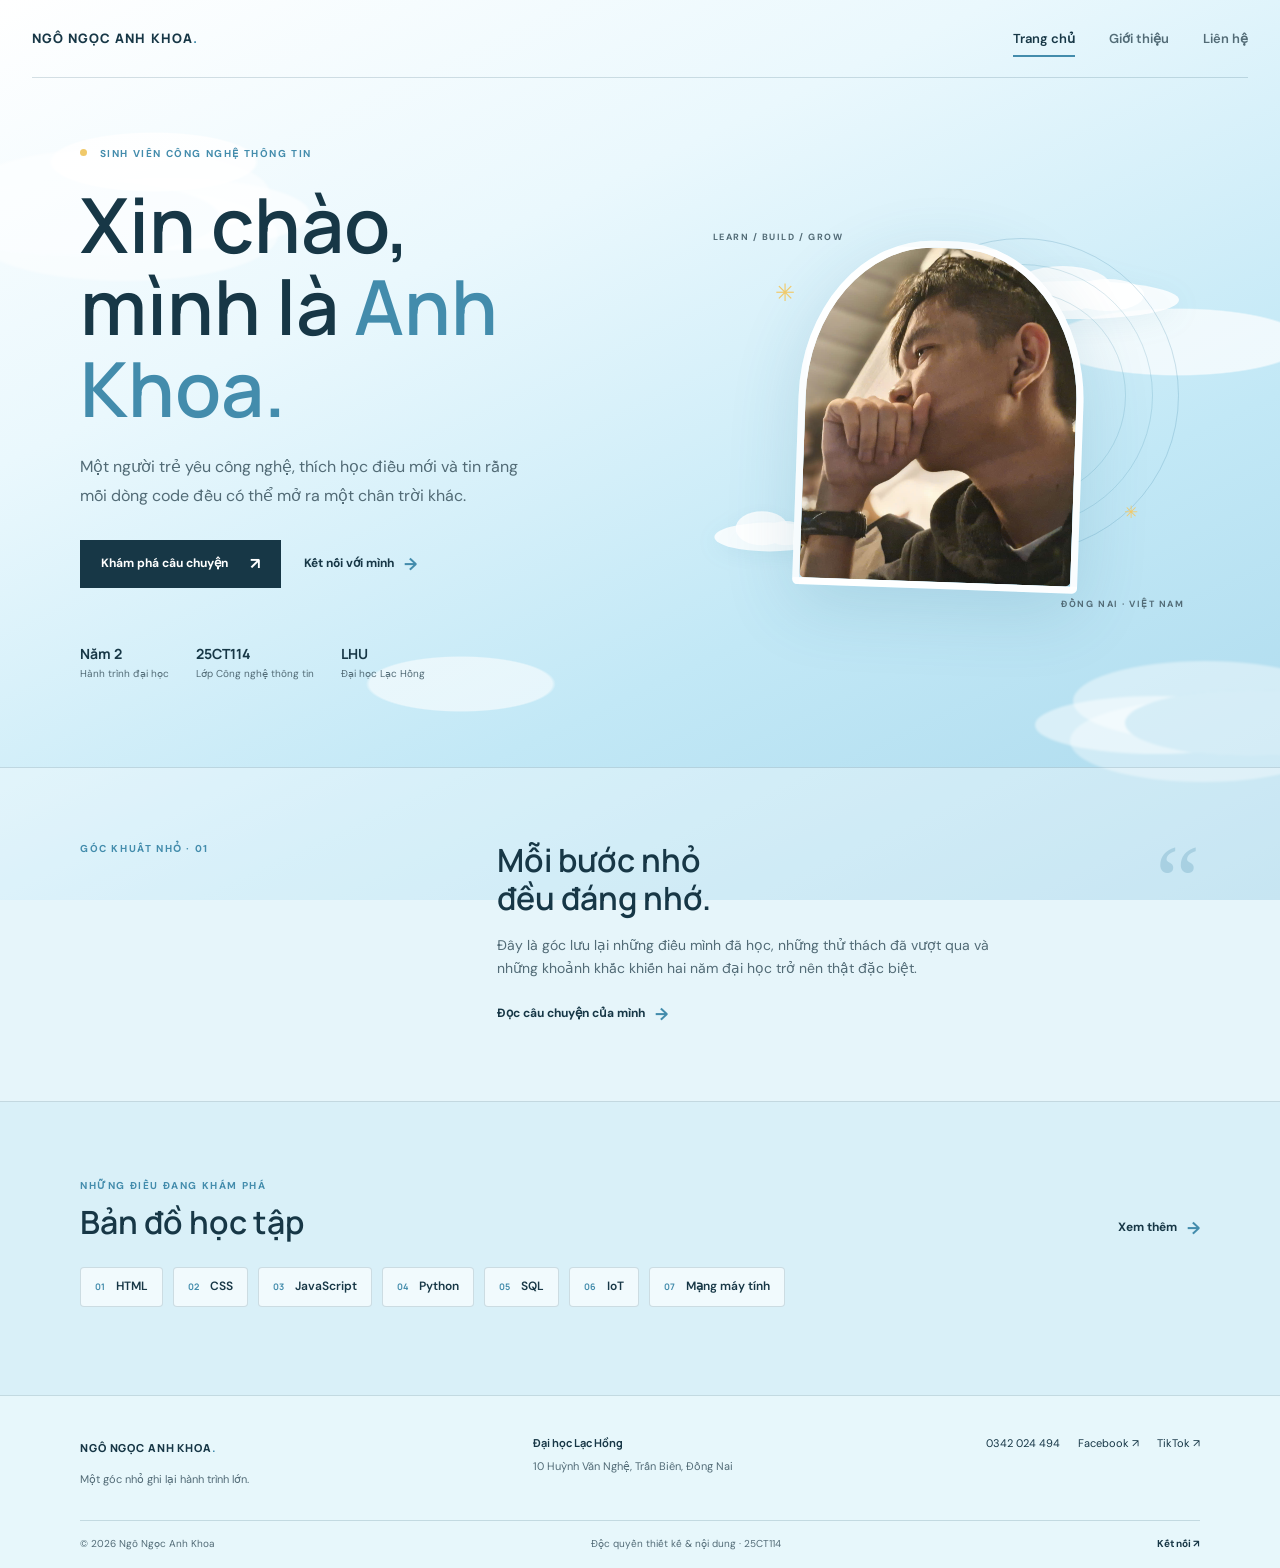
==== trangchuchinh.html @ 81a03b5f "update trang chinh" ====
<!doctype html>
<html lang="vi">

<head>
    <meta charset="utf-8">
    <meta name="viewport" content="width=device-width, initial-scale=1">
    <meta name="theme-color" content="#b8e4f5">
    <meta name="description" content="Góc Khuất Nhỏ - hành trình học tập và những dấu ấn của Ngô Ngọc Anh Khoa.">
    <title>Ngô Ngọc Anh Khoa | Góc Khuất Nhỏ</title>
    <link rel="preconnect" href="https://fonts.googleapis.com">
    <link rel="preconnect" href="https://fonts.gstatic.com" crossorigin>
    <link
        href="https://fonts.googleapis.com/css2?family=DM+Sans:wght@400;500;600;700&family=Manrope:wght@400;500;600;700;800&display=swap"
        rel="stylesheet">
    <style>
        :root {
            color-scheme: light;
            --sky: #b8e4f5;
            --blue: #438cac;
            --deep: #173746;
            --muted: #526b76;
            --line: rgba(37, 86, 107, .18);
            --yellow: #f0c96a;
            --display: 'Manrope', 'Trebuchet MS', sans-serif;
            --body: 'DM Sans', 'Segoe UI', sans-serif;
        }

        * {
            box-sizing: border-box;
        }

        html {
            scroll-behavior: smooth;
            scroll-padding-top: 24px;
        }

        body {
            min-width: 320px;
            margin: 0;
            color: var(--deep);
            background-color: #d9f0f8;
            background-image:
                radial-gradient(ellipse 210px 60px at 12% 18%, rgba(255, 255, 255, .86) 0 48%, transparent 50%),
                radial-gradient(ellipse 260px 68px at 92% 38%, rgba(255, 255, 255, .72) 0 48%, transparent 50%),
                radial-gradient(ellipse 190px 56px at 36% 76%, rgba(255, 255, 255, .58) 0 48%, transparent 50%),
                linear-gradient(155deg, #fff 0%, #eaf8fd 31%, #c2e8f6 66%, #a9d8ec 100%);
            background-attachment: fixed;
            font-family: var(--body);
            line-height: 1.65;
            overflow-x: hidden;
        }

        body::before,
        body::after {
            position: fixed;
            z-index: -1;
            pointer-events: none;
            content: '';
            filter: blur(1px);
        }

        body::before {
            top: 20%;
            left: -70px;
            width: 290px;
            height: 76px;
            border-radius: 50%;
            background: rgba(255, 255, 255, .58);
            box-shadow: 42px -24px 0 8px rgba(255, 255, 255, .54), 92px -4px 0 -2px rgba(255, 255, 255, .6), 50px 17px 0 8px rgba(255, 255, 255, .47);
            animation: cloud-drift 28s ease-in-out infinite alternate;
        }

        body::after {
            right: -95px;
            bottom: 16%;
            width: 250px;
            height: 66px;
            border-radius: 50%;
            background: rgba(255, 255, 255, .45);
            box-shadow: -45px -22px 0 7px rgba(255, 255, 255, .43), -94px 2px 0 -4px rgba(255, 255, 255, .48), -47px 18px 0 8px rgba(255, 255, 255, .38);
            animation: cloud-drift 34s ease-in-out infinite alternate-reverse;
        }

        a {
            color: inherit;
            text-decoration: none;
        }

        button {
            font: inherit;
        }

        h1,
        h2,
        h3,
        p {
            margin-top: 0;
        }

        h1,
        h2,
        h3 {
            font-family: var(--display);
        }

        .page-width {
            width: min(1120px, calc(100% - 64px));
            margin-inline: auto;
        }

        .page-view[hidden] {
            display: none !important;
        }

        .site-header {
            position: relative;
            z-index: 10;
            display: flex;
            min-height: 78px;
            align-items: center;
            justify-content: space-between;
            width: min(1240px, calc(100% - 64px));
            margin-inline: auto;
            border-bottom: 1px solid var(--line);
        }

        .wordmark {
            font: 800 13px/1 var(--display);
            letter-spacing: .08em;
        }

        .wordmark-dot {
            color: var(--blue);
        }

        .main-menu {
            display: flex;
            gap: 34px;
            align-items: center;
        }

        .menu-link {
            position: relative;
            padding-block: 26px;
            color: var(--muted);
            font-size: 13px;
            font-weight: 600;
            transition: color .2s ease;
        }

        .menu-link::after {
            position: absolute;
            right: 0;
            bottom: 18px;
            left: 0;
            height: 2px;
            background: var(--blue);
            content: '';
            transform: scaleX(0);
            transform-origin: left;
            transition: transform .2s ease;
        }

        .menu-link:hover,
        .menu-link.is-active {
            color: var(--deep);
        }

        .menu-link:hover::after,
        .menu-link.is-active::after {
            transform: scaleX(1);
        }

        .menu-toggle {
            display: none;
        }

        .home-hero {
            display: grid;
            min-height: 610px;
            grid-template-columns: 1fr .92fr;
            gap: 38px;
            align-items: center;
            padding-block: 68px 84px;
        }

        .eyebrow {
            margin: 0 0 20px;
            color: var(--blue);
            font-size: 10px;
            font-weight: 700;
            letter-spacing: .16em;
        }

        .eyebrow-mark {
            display: inline-block;
            width: 7px;
            height: 7px;
            margin-right: 9px;
            border-radius: 50%;
            background: var(--yellow);
            vertical-align: 1px;
        }

        .hero-copy h1,
        .page-hero h1 {
            margin-bottom: 24px;
            font-size: clamp(44px, 6vw, 76px);
            font-weight: 600;
            letter-spacing: 0;
            line-height: 1.08;
        }

        .name-highlight {
            color: var(--blue);
        }

        .hero-intro,
        .page-hero-lead {
            max-width: 455px;
            margin-bottom: 30px;
            color: var(--muted);
            font-size: 16px;
            line-height: 1.8;
        }

        .hero-actions {
            display: flex;
            flex-wrap: wrap;
            align-items: center;
            gap: 23px;
        }

        .button {
            display: inline-flex;
            min-height: 48px;
            align-items: center;
            justify-content: center;
            gap: 22px;
            padding: 0 20px;
            border: 1px solid transparent;
            font-size: 12px;
            font-weight: 700;
            transition: transform .2s ease, background .2s ease;
        }

        .button:hover {
            transform: translateY(-2px);
        }

        .button-primary {
            color: #fff;
            background: var(--deep);
        }

        .button-primary:hover {
            background: var(--blue);
        }

        .button-primary span {
            font-size: 16px;
        }

        .text-link {
            display: inline-flex;
            align-items: center;
            gap: 10px;
            color: var(--deep);
            font-size: 12px;
            font-weight: 700;
        }

        .text-link span {
            color: var(--blue);
            font-size: 17px;
            transition: transform .2s ease;
        }

        .text-link:hover span {
            transform: translateX(4px);
        }

        .hero-facts {
            display: flex;
            gap: 27px;
            margin-top: 56px;
        }

        .hero-facts div {
            display: grid;
            gap: 3px;
        }

        .hero-facts strong {
            font: 700 14px var(--display);
        }

        .hero-facts span {
            color: var(--muted);
            font-size: 10px;
        }

        .hero-art {
            position: relative;
            display: grid;
            min-height: 430px;
            place-items: center;
            isolation: isolate;
        }

        .sun-orbit {
            position: absolute;
            top: 9%;
            right: 4%;
            width: 315px;
            aspect-ratio: 1;
            border: 1px solid rgba(67, 140, 172, .24);
            border-radius: 50%;
        }

        .sun-orbit::before,
        .sun-orbit::after {
            position: absolute;
            border: 1px solid rgba(67, 140, 172, .2);
            border-radius: 50%;
            content: '';
        }

        .sun-orbit::before {
            inset: 25px;
        }

        .sun-orbit::after {
            inset: 52px;
        }

        .cloud {
            position: absolute;
            z-index: -1;
            height: 38px;
            border-radius: 50%;
            background: rgba(255, 255, 255, .82);
            filter: drop-shadow(0 7px 14px rgba(57, 125, 151, .08));
        }

        .cloud::before,
        .cloud::after {
            position: absolute;
            bottom: 8px;
            border-radius: 50%;
            background: inherit;
            content: '';
        }

        .cloud::before {
            left: 19%;
            width: 48%;
            height: 45px;
        }

        .cloud::after {
            right: 17%;
            width: 36%;
            height: 32px;
        }

        .cloud-large {
            top: 19%;
            right: 4%;
            width: 205px;
        }

        .cloud-small {
            bottom: 17%;
            left: 3%;
            width: 145px;
            transform: scale(.76);
        }

        .portrait-placeholder {
            position: relative;
            display: flex;
            width: min(285px, 74%);
            aspect-ratio: .82;
            flex-direction: column;
            align-items: center;
            justify-content: center;
            overflow: hidden;
            border: 7px solid rgba(255, 255, 255, .9);
            border-radius: 46% 46% 5px 5px;
            background: linear-gradient(150deg, #fff 3%, #e1f5fc 44%, #9bd1e8 100%);
            box-shadow: 0 20px 70px rgba(39, 105, 134, .16);
            transform: rotate(2deg);
        }

        .portrait-image {
            position: absolute;
            inset: 0;
            width: 100%;
            height: 100%;
            border-radius: inherit;
            object-fit: cover;
            object-position: center 38%;
        }

        .orbit-label {
            position: absolute;
            color: var(--muted);
            font-size: 9px;
            font-weight: 700;
            letter-spacing: .17em;
        }

        .label-top {
            top: 7%;
            left: 6%;
        }

        .label-bottom {
            right: 3%;
            bottom: 4%;
        }

        .sparkle {
            position: absolute;
            color: var(--yellow);
        }

        .sparkle-one {
            top: 17%;
            left: 18%;
            font-size: 24px;
            animation: twinkle 3s ease-in-out infinite;
        }

        .sparkle-two {
            right: 12%;
            bottom: 24%;
            font-size: 17px;
            animation: twinkle 3s 1s ease-in-out infinite;
        }

        .intro-band,
        .skills-section,
        .achievement-section {
            border-block: 1px solid var(--line);
            background: rgba(255, 255, 255, .35);
        }

        .intro-band-inner {
            position: relative;
            display: grid;
            grid-template-columns: .8fr 1.1fr .3fr;
            gap: 35px;
            align-items: start;
            padding-block: 73px;
        }

        .intro-band h2,
        .section-heading h2,
        .about-copy h2,
        .achievement-copy h2,
        .contact-details h2 {
            margin-bottom: 16px;
            font-size: 32px;
            font-weight: 600;
            line-height: 1.2;
        }

        .intro-band-inner>div:nth-child(2) p {
            max-width: 510px;
            margin-bottom: 19px;
            color: var(--muted);
            font-size: 14px;
        }

        .quote-mark {
            justify-self: end;
            color: rgba(67, 140, 172, .25);
            font: 100px/.8 Georgia, serif;
        }

        .learning-section {
            padding-block: 76px 88px;
        }

        .section-heading {
            display: flex;
            align-items: end;
            justify-content: space-between;
            gap: 20px;
            margin-bottom: 25px;
        }

        .section-heading .eyebrow {
            margin-bottom: 9px;
        }

        .section-heading h2 {
            margin: 0;
        }

        .skill-cloud {
            display: flex;
            flex-wrap: wrap;
            gap: 10px;
        }

        .skill-chip {
            display: inline-flex;
            min-height: 40px;
            align-items: center;
            gap: 11px;
            padding: 0 14px;
            border: 1px solid var(--line);
            border-radius: 4px;
            background: rgba(255, 255, 255, .63);
            color: var(--deep);
            font-size: 12px;
            font-weight: 600;
            transition: transform .2s ease, background .2s ease;
        }

        .skill-chip:hover {
            background: #fff;
            transform: translateY(-3px);
        }

        .skill-chip span {
            color: var(--blue);
            font: 700 9px var(--display);
        }

        .site-footer {
            border-top: 1px solid var(--line);
            background: rgba(237, 249, 253, .7);
        }

        .footer-main {
            display: grid;
            grid-template-columns: 1fr 1fr auto;
            gap: 35px;
            padding-block: 38px 32px;
        }

        .footer-wordmark {
            font-size: 11px;
        }

        .footer-note {
            margin: 10px 0 0;
            color: var(--muted);
            font-size: 11px;
        }

        .footer-school,
        .footer-social {
            display: grid;
            align-content: start;
            gap: 5px;
            font-size: 11px;
        }

        .footer-school strong {
            font-family: var(--display);
        }

        .footer-school span {
            color: var(--muted);
        }

        .footer-social {
            grid-template-columns: repeat(3, auto);
            gap: 18px;
        }

        .footer-social a:hover,
        .footer-bottom a:hover {
            color: var(--blue);
        }

        .footer-bottom {
            display: flex;
            min-height: 48px;
            align-items: center;
            justify-content: space-between;
            gap: 16px;
            border-top: 1px solid var(--line);
            color: var(--muted);
            font-size: 10px;
        }

        .footer-bottom a {
            color: var(--deep);
            font-weight: 700;
        }

        .page-hero {
            position: relative;
            padding-block: 90px 75px;
            border-bottom: 1px solid var(--line);
        }

        .page-hero h1 {
            max-width: 750px;
            margin-bottom: 20px;
        }

        .page-hero-lead {
            max-width: 550px;
            margin: 0;
        }

        .page-index {
            position: absolute;
            right: 0;
            bottom: 70px;
            color: rgba(67, 140, 172, .3);
            font: 800 35px/.92 var(--display);
            text-align: right;
        }

        .about-layout {
            display: grid;
            grid-template-columns: 1fr 350px;
            gap: 100px;
            align-items: start;
            padding-block: 78px 90px;
        }

        .about-copy h2 {
            margin-bottom: 22px;
            font-size: 40px;
        }

        .about-copy>p:not(.eyebrow) {
            max-width: 610px;
            color: var(--muted);
            font-size: 14px;
            line-height: 1.9;
        }

        .quote-card {
            position: relative;
            max-width: 580px;
            margin-top: 33px;
            padding: 23px 26px 22px 57px;
            border-left: 2px solid var(--blue);
            background: rgba(255, 255, 255, .48);
        }

        .quote-card>span {
            position: absolute;
            top: 8px;
            left: 17px;
            color: var(--blue);
            font: 43px/1 Georgia, serif;
        }

        .quote-card blockquote {
            margin: 0;
            color: var(--deep);
            font: 600 14px/1.8 var(--display);
        }

        .student-card {
            padding: 19px;
            border: 1px solid var(--line);
            background: rgba(255, 255, 255, .66);
        }

        .student-card-top {
            display: flex;
            align-items: center;
            justify-content: space-between;
            gap: 8px;
            margin-bottom: 14px;
            color: var(--muted);
            font-size: 8px;
            font-weight: 700;
            letter-spacing: .12em;
        }

        .status-dot {
            display: inline-flex;
            align-items: center;
            gap: 6px;
            color: #36785f;
        }

        .status-dot::before,
        .status-inline {
            width: 6px;
            height: 6px;
            border-radius: 50%;
            background: #65aa7d;
        }

        .portrait-compact {
            width: 100%;
            aspect-ratio: 1.25;
            border-width: 4px;
            border-radius: 3px;
            transform: none;
        }

        .student-card h3 {
            margin: 17px 0 2px;
            font-size: 18px;
        }

        .student-major {
            margin-bottom: 17px;
            color: var(--muted);
            font-size: 11px;
        }

        .student-details {
            display: grid;
            gap: 9px;
            margin: 0;
            padding-top: 14px;
            border-top: 1px solid var(--line);
        }

        .student-details div {
            display: flex;
            justify-content: space-between;
            gap: 12px;
            font-size: 10px;
        }

        .student-details dt {
            color: var(--muted);
        }

        .student-details dd {
            margin: 0;
            font-weight: 700;
            text-align: right;
        }

        .skills-inner {
            padding-block: 61px 70px;
        }

        .section-aside {
            color: var(--muted);
            font-size: 11px;
        }

        .skill-cloud-about {
            max-width: 810px;
        }

        .journey-section {
            padding-block: 72px 83px;
        }

        .journey-list {
            border-top: 1px solid var(--line);
        }

        .journey-item {
            display: grid;
            grid-template-columns: 65px 1fr auto;
            gap: 18px;
            align-items: start;
            padding-block: 23px;
            border-bottom: 1px solid var(--line);
        }

        .journey-number {
            color: var(--blue);
            font: 700 12px var(--display);
        }

        .journey-item h3 {
            margin: 0 0 5px;
            font-size: 15px;
        }

        .journey-item p {
            max-width: 610px;
            margin: 0;
            color: var(--muted);
            font-size: 12px;
        }

        .journey-tag {
            padding: 4px 8px;
            border: 1px solid var(--line);
            color: var(--muted);
            font-size: 8px;
            font-weight: 700;
            letter-spacing: .1em;
        }

        .achievement-section {
            background: rgba(255, 255, 255, .45);
        }

        .achievement-inner {
            display: grid;
            grid-template-columns: .9fr 1fr;
            gap: 80px;
            align-items: center;
            padding-block: 74px;
        }

        .achievement-copy h2 {
            margin-bottom: 18px;
            font-size: 38px;
        }

        .achievement-copy>p:last-child {
            max-width: 410px;
            margin-bottom: 0;
            color: var(--muted);
            font-size: 13px;
        }

        .achievement-display {
            width: min(100%, 490px);
            justify-self: end;
            text-align: center;
        }

        .certificate-image {
            display: block;
            width: 100%;
            height: auto;
            border: 1px solid rgba(67, 140, 172, .4);
            border-radius: 4px;
            box-shadow: 0 16px 38px rgba(43, 106, 132, .1);
        }

        .achievement-note {
            margin: 13px 0 0;
            color: var(--muted);
            font-size: 10px;
        }

        .future-note {
            display: flex;
            align-items: center;
            justify-content: space-between;
            gap: 25px;
            padding-block: 55px;
        }

        .future-note .eyebrow {
            margin: 0;
        }

        .future-note>p:not(.eyebrow) {
            max-width: 560px;
            margin: 0;
            font: 600 15px/1.7 var(--display);
        }

        .contact-hero {
            padding-block: 77px 66px;
        }

        .contact-layout {
            display: grid;
            grid-template-columns: 1fr 380px;
            gap: 105px;
            align-items: start;
            padding-block: 64px 82px;
        }

        .contact-details h2 {
            margin-bottom: 25px;
            font-size: 38px;
        }

        .contact-table {
            border-top: 1px solid var(--line);
        }

        .contact-row {
            display: grid;
            grid-template-columns: 140px 1fr;
            gap: 15px;
            padding-block: 12px;
            border-bottom: 1px solid var(--line);
            font-size: 12px;
        }

        .contact-row>span {
            color: var(--muted);
        }

        .contact-row strong {
            font-weight: 700;
        }

        .contact-row small {
            color: var(--muted);
            font-size: 10px;
            font-weight: 500;
        }

        .contact-row strong a:hover {
            color: var(--blue);
        }

        .status-inline {
            display: inline-block;
            margin-right: 8px;
            vertical-align: 1px;
        }

        .contact-socials {
            display: grid;
            grid-template-columns: 1fr 1fr;
            gap: 10px;
            margin-top: 17px;
        }

        .contact-socials>a {
            display: grid;
            min-height: 58px;
            grid-template-columns: 27px 1fr auto;
            gap: 8px;
            align-items: center;
            padding: 8px 11px;
            border: 1px solid var(--line);
            background: rgba(255, 255, 255, .5);
        }

        .contact-socials>a>span:first-child {
            display: grid;
            width: 25px;
            aspect-ratio: 1;
            place-items: center;
            border-radius: 50%;
            background: var(--deep);
            color: white;
            font: 700 13px var(--display);
        }

        .contact-socials>a>span:nth-child(2) {
            font-size: 11px;
            font-weight: 700;
        }

        .contact-socials small {
            display: block;
            color: var(--muted);
            font-size: 8px;
            font-weight: 400;
        }

        .contact-socials b {
            color: var(--blue);
            font-size: 12px;
        }

        .contact-aside {
            padding-top: 1px;
        }

        .contact-photo {
            position: relative;
            display: flex;
            min-height: 300px;
            flex-direction: column;
            align-items: center;
            justify-content: center;
            overflow: hidden;
            border-radius: 4px;
            background: linear-gradient(160deg, rgba(255, 255, 255, .96), rgba(192, 229, 243, .82) 58%, rgba(123, 185, 210, .7));
        }

        .contact-portrait {
            position: absolute;
            inset: 0;
            width: 100%;
            height: 100%;
            border-radius: inherit;
            object-fit: cover;
            object-position: center 32%;
        }

        .location-block {
            display: grid;
            grid-template-columns: 30px 1fr;
            gap: 12px;
            padding-top: 22px;
        }

        .location-icon {
            display: grid;
            width: 27px;
            aspect-ratio: 1;
            place-items: center;
            border: 1px solid var(--line);
            border-radius: 50%;
            color: var(--blue);
            font-size: 18px;
        }

        .location-block div {
            display: grid;
            gap: 2px;
        }

        .location-block div>span {
            color: var(--blue);
            font-size: 8px;
            font-weight: 700;
            letter-spacing: .14em;
        }

        .location-block strong {
            font: 700 13px var(--display);
        }

        .location-block p {
            margin: 0;
            color: var(--muted);
            font-size: 10px;
        }

        .location-hometown {
            margin-top: 17px;
            padding-top: 17px;
            border-top: 1px solid var(--line);
        }

        .contact-bottom {
            display: flex;
            align-items: center;
            justify-content: space-between;
            gap: 20px;
            padding-block: 28px 60px;
            border-top: 1px solid var(--line);
        }

        .contact-bottom p {
            margin: 0;
            font: 600 15px var(--display);
        }

        .reveal {
            opacity: 0;
            transform: translateY(16px);
            transition: opacity .7s ease, transform .7s cubic-bezier(.2, .7, .2, 1);
        }

        .reveal.is-visible {
            opacity: 1;
            transform: translateY(0);
        }

        .home-hero .reveal:nth-child(2) {
            transition-delay: .12s;
        }

        @keyframes cloud-drift {
            from {
                transform: translateX(-12px);
            }

            to {
                transform: translateX(24px);
            }
        }

        @keyframes twinkle {

            0%,
            100% {
                opacity: .55;
                transform: scale(.85) rotate(0);
            }

            50% {
                opacity: 1;
                transform: scale(1.1) rotate(14deg);
            }
        }

        @media (prefers-reduced-motion: reduce) {

            *,
            *::before,
            *::after {
                scroll-behavior: auto !important;
                animation-duration: .01ms !important;
                animation-iteration-count: 1 !important;
                transition-duration: .01ms !important;
            }

            .reveal {
                opacity: 1;
                transform: none;
            }
        }

        @media (max-width: 800px) {

            .page-width,
            .site-header {
                width: min(100% - 40px, 600px);
            }

            .home-hero {
                min-height: auto;
                grid-template-columns: 1fr;
                gap: 10px;
                padding-block: 75px 56px;
            }

            .hero-copy h1,
            .page-hero h1 {
                font-size: clamp(45px, 10vw, 68px);
            }

            .hero-art {
                min-height: 370px;
            }

            .sun-orbit {
                right: 13%;
                width: 270px;
            }

            .portrait-placeholder {
                width: 235px;
            }

            .intro-band-inner {
                grid-template-columns: 1fr 1.5fr;
                gap: 20px;
                padding-block: 53px;
            }

            .quote-mark {
                display: none;
            }

            .about-layout {
                grid-template-columns: 1fr 300px;
                gap: 35px;
            }

            .achievement-inner {
                gap: 35px;
            }

            .contact-layout {
                grid-template-columns: 1fr 310px;
                gap: 35px;
            }

            .contact-row {
                grid-template-columns: 110px 1fr;
            }

            .footer-main {
                grid-template-columns: 1fr 1fr;
            }

            .footer-social {
                grid-column: 1 / -1;
            }
        }

        @media (max-width: 600px) {

            .page-width,
            .site-header {
                width: calc(100% - 36px);
            }

            .site-header {
                min-height: 68px;
            }

            .wordmark {
                font-size: 11px;
            }

            .menu-toggle {
                display: flex;
                width: 40px;
                height: 40px;
                flex-direction: column;
                align-items: center;
                justify-content: center;
                gap: 5px;
                border: 1px solid var(--line);
                background: rgba(255, 255, 255, .55);
                cursor: pointer;
            }

            .menu-toggle span {
                width: 16px;
                height: 1px;
                background: var(--deep);
                transition: transform .2s ease;
            }

            .menu-toggle[aria-expanded="true"] span:first-child {
                transform: translateY(3px) rotate(45deg);
            }

            .menu-toggle[aria-expanded="true"] span:last-child {
                transform: translateY(-3px) rotate(-45deg);
            }

            .main-menu {
                position: absolute;
                top: calc(100% + 1px);
                right: -18px;
                left: -18px;
                display: none;
                flex-direction: column;
                align-items: stretch;
                gap: 0;
                padding: 8px 18px 14px;
                border-bottom: 1px solid var(--line);
                background: rgba(245, 251, 254, .97);
            }

            .main-menu.is-open {
                display: flex;
            }

            .menu-link {
                padding: 12px 4px;
            }

            .menu-link::after {
                right: auto;
                bottom: 7px;
                width: 36px;
            }

            .home-hero {
                padding-top: 58px;
            }

            .hero-copy h1,
            .page-hero h1 {
                font-size: clamp(43px, 13vw, 60px);
            }

            .hero-intro,
            .page-hero-lead {
                font-size: 14px;
            }

            .hero-actions {
                gap: 16px;
            }

            .button {
                min-height: 44px;
                padding-inline: 14px;
                font-size: 10px;
            }

            .hero-facts {
                gap: 17px;
                margin-top: 38px;
            }

            .hero-facts strong {
                font-size: 12px;
            }

            .hero-facts span {
                max-width: 90px;
                font-size: 9px;
            }

            .hero-art {
                min-height: 330px;
            }

            .sun-orbit {
                right: 3%;
                width: 238px;
            }

            .portrait-placeholder {
                width: 205px;
            }

            .orbit-label {
                font-size: 7px;
            }

            .label-top {
                left: 0;
            }

            .intro-band-inner {
                grid-template-columns: 1fr;
                gap: 8px;
                padding-block: 43px;
            }

            .intro-band h2,
            .section-heading h2 {
                font-size: 27px;
            }

            .learning-section {
                padding-block: 52px 60px;
            }

            .section-heading {
                align-items: start;
            }

            .section-heading>.text-link {
                margin-top: 18px;
                white-space: nowrap;
            }

            .skill-chip {
                min-height: 37px;
                padding-inline: 10px;
                font-size: 10px;
            }

            .footer-main {
                grid-template-columns: 1fr;
                gap: 22px;
                padding-block: 29px 25px;
            }

            .footer-social {
                grid-column: auto;
                grid-template-columns: repeat(3, auto);
                justify-content: start;
                gap: 16px;
            }

            .footer-bottom {
                min-height: 62px;
                flex-wrap: wrap;
                justify-content: space-between;
                gap: 4px 12px;
                padding-block: 10px;
                font-size: 9px;
            }

            .footer-bottom>span:nth-child(2) {
                order: 1;
                width: 100%;
            }

            .page-hero {
                padding-block: 62px 49px;
            }

            .page-index {
                right: 0;
                bottom: 40px;
                font-size: 25px;
            }

            .page-hero-lead {
                max-width: calc(100% - 68px);
            }

            .about-layout {
                grid-template-columns: 1fr;
                gap: 38px;
                padding-block: 54px 60px;
            }

            .about-copy h2,
            .achievement-copy h2 {
                font-size: 34px;
            }

            .student-card {
                max-width: 390px;
            }

            .skills-inner,
            .journey-section {
                padding-block: 50px;
            }

            .section-aside {
                max-width: 130px;
                text-align: right;
            }

            .journey-item {
                grid-template-columns: 30px 1fr;
                gap: 10px;
            }

            .journey-tag {
                grid-column: 2;
                justify-self: start;
            }

            .achievement-inner {
                grid-template-columns: 1fr;
                gap: 30px;
                padding-block: 52px;
            }

            .achievement-display {
                width: 100%;
                justify-self: stretch;
            }

            .future-note {
                flex-wrap: wrap;
                padding-block: 36px;
            }

            .future-note .eyebrow {
                width: 100%;
            }

            .future-note>p:not(.eyebrow) {
                font-size: 13px;
            }

            .contact-layout {
                grid-template-columns: 1fr;
                gap: 36px;
                padding-block: 48px 57px;
            }

            .contact-aside {
                grid-row: 1;
            }

            .contact-photo {
                min-height: 245px;
            }

            .contact-details h2 {
                font-size: 33px;
            }

            .contact-row {
                grid-template-columns: 115px 1fr;
                font-size: 11px;
            }

            .contact-socials {
                gap: 7px;
            }

            .contact-socials>a {
                grid-template-columns: 24px 1fr auto;
                padding-inline: 7px;
            }

            .contact-socials>a>span:first-child {
                width: 22px;
            }

            .contact-bottom {
                align-items: start;
                flex-direction: column;
                padding-block: 22px 44px;
            }
        }
    </style>
</head>

<body>
    <header class="site-header">
        <a class="wordmark" href="#home" aria-label="Ngô Ngọc Anh Khoa - về đầu trang">NGÔ NGỌC ANH KHOA<span
                class="wordmark-dot">.</span></a>
        <button class="menu-toggle" type="button" aria-expanded="false" aria-controls="main-menu"
            aria-label="Mở menu"><span></span><span></span></button>
        <nav class="main-menu" id="main-menu" aria-label="Điều hướng chính">
            <a class="menu-link is-active" href="#home" aria-current="page">Trang chủ</a>
            <a class="menu-link" href="#about">Giới thiệu</a>
            <a class="menu-link" href="#contact">Liên hệ</a>
        </nav>
    </header>
    <main>
        <div class="page-view" data-page-view="home">
        <section class="home-hero page-width" id="home">
            <div class="hero-copy reveal">
                <p class="eyebrow"><span class="eyebrow-mark"></span> SINH VIÊN CÔNG NGHỆ THÔNG TIN</p>
                <h1>Xin chào,<br>mình là <span class="name-highlight">Anh Khoa.</span></h1>
                <p class="hero-intro">Một người trẻ yêu công nghệ, thích học điều mới và tin rằng mỗi dòng code đều có
                    thể mở ra một chân trời khác.</p>
                <div class="hero-actions">
                    <a class="button button-primary" href="#about">Khám phá câu chuyện <span
                            aria-hidden="true">↗</span></a>
                    <a class="text-link" href="#contact">Kết nối với mình <span aria-hidden="true">→</span></a>
                </div>
                <div class="hero-facts" aria-label="Thông tin sinh viên">
                    <div><strong>Năm 2</strong><span>Hành trình đại học</span></div>
                    <div><strong>25CT114</strong><span>Lớp Công nghệ thông tin</span></div>
                    <div><strong>LHU</strong><span>Đại học Lạc Hồng</span></div>
                </div>
            </div>
            <div class="hero-art reveal" aria-label="Minh họa bầu trời và hành trình học tập">
                <div class="sun-orbit"></div>
                <div class="cloud cloud-large"></div>
                <div class="cloud cloud-small"></div>
                <div class="orbit-label label-top">LEARN / BUILD / GROW</div>
                <div class="portrait-placeholder"><img class="portrait-image" src="banthan.jpg"
                        alt="Chân dung Ngô Ngọc Anh Khoa"></div>
                <span class="orbit-label label-bottom">ĐỒNG NAI · VIỆT NAM</span>
                <span class="sparkle sparkle-one">✳</span><span class="sparkle sparkle-two">✳</span>
            </div>
        </section>
        <section class="intro-band">
            <div class="page-width intro-band-inner reveal">
                <p class="eyebrow">GÓC KHUẤT NHỎ · 01</p>
                <div>
                    <h2>Mỗi bước nhỏ<br>đều đáng nhớ.</h2>
                    <p>Đây là góc lưu lại những điều mình đã học, những thử thách đã vượt qua và những khoảnh khắc khiến
                        hai năm đại học trở nên thật đặc biệt.</p><a class="text-link" href="#about">Đọc câu chuyện của
                        mình <span aria-hidden="true">→</span></a>
                </div>
                <div class="quote-mark" aria-hidden="true">“</div>
            </div>
        </section>
        <section class="learning-section page-width reveal">
            <div class="section-heading">
                <div>
                    <p class="eyebrow">NHỮNG ĐIỀU ĐANG KHÁM PHÁ</p>
                    <h2>Bản đồ học tập</h2>
                </div><a class="text-link" href="#about">Xem thêm <span aria-hidden="true">→</span></a>
            </div>
            <div class="skill-cloud" aria-label="Các lĩnh vực đã học">
                <span class="skill-chip"><span>01</span> HTML</span><span class="skill-chip"><span>02</span>
                    CSS</span><span class="skill-chip"><span>03</span> JavaScript</span><span
                    class="skill-chip"><span>04</span> Python</span><span class="skill-chip"><span>05</span>
                    SQL</span><span class="skill-chip"><span>06</span> IoT</span><span
                    class="skill-chip"><span>07</span> Mạng máy tính</span>
            </div>
        </section>

        </div>
        <div class="page-view" data-page-view="about" hidden>
        <section class="page-hero page-width reveal" id="about">
            <p class="eyebrow"><span class="eyebrow-mark"></span> VỀ MÌNH · 02 / 03</p>
            <h1>Một hành trình<br><span class="name-highlight">đang lớn lên.</span></h1>
            <p class="page-hero-lead">Mình là Ngô Ngọc Anh Khoa, sinh viên năm hai ngành Công nghệ Thông tin. Đây là câu
                chuyện về những điều mình đang học và những dấu mốc trên đường đi.</p>
            <span class="page-index">ABOUT<br>ME</span>
        </section>
        <section class="about-layout page-width">
            <div class="about-copy reveal">
                <p class="eyebrow">01 — XIN CHÀO</p>
                <h2>Luôn tò mò<br>về thế giới số.</h2>
                <p>Mình yêu thích công nghệ, có tinh thần học hỏi và luôn muốn khám phá những kiến thức mới trong lĩnh
                    vực lập trình và máy tính. Mỗi môn học, dự án hay thử thách đều là một cơ hội để mình tiến thêm một
                    bước.</p>
                <p>Hai năm học tập tại trường mang đến cho mình nhiều hơn kiến thức: đó còn là những lần thử sức, những
                    khó khăn đã vượt qua và những bài học giúp mình trưởng thành hơn.</p>
                <div class="quote-card"><span aria-hidden="true">“</span>
                    <blockquote>Hành trình của tôi vẫn đang tiếp diễn, và mỗi dòng code hôm nay là một bước tiến đến
                        phiên bản tốt hơn của chính mình ngày mai.</blockquote>
                </div>
            </div>
            <aside class="student-card reveal">
                <div class="student-card-top"><span>HỒ SƠ SINH VIÊN</span><span class="status-dot">ĐANG HỌC</span></div>
                <div class="portrait-placeholder portrait-compact"><img class="portrait-image" src="banthan.jpg"
                        alt="Chân dung Ngô Ngọc Anh Khoa"></div>
                <h3>Ngô Ngọc Anh Khoa</h3>
                <p class="student-major">Công nghệ Thông tin</p>
                <dl class="student-details">
                    <div>
                        <dt>Trường</dt>
                        <dd>Đại học Lạc Hồng</dd>
                    </div>
                    <div>
                        <dt>Lớp</dt>
                        <dd>25CT114</dd>
                    </div>
                    <div>
                        <dt>Mã sinh viên</dt>
                        <dd>125002142</dd>
                    </div>
                    <div>
                        <dt>Năm học</dt>
                        <dd>Năm thứ hai</dd>
                    </div>
                </dl>
            </aside>
        </section>
        <section class="skills-section">
            <div class="page-width skills-inner reveal">
                <div class="section-heading">
                    <div>
                        <p class="eyebrow">02 — NỀN TẢNG ĐÃ TÍCH LŨY</p>
                        <h2>Những điều mình đã học</h2>
                    </div><span class="section-aside">Mỗi kỹ năng là một cánh cửa mới.</span>
                </div>
                <div class="skill-cloud skill-cloud-about"><span class="skill-chip"><span>01</span> HTML</span><span
                        class="skill-chip"><span>02</span> CSS</span><span class="skill-chip"><span>03</span>
                        JavaScript</span><span class="skill-chip"><span>04</span> Python (PY)</span><span
                        class="skill-chip"><span>05</span> SQL</span><span class="skill-chip"><span>06</span> Internet
                        of Things (IoT)</span><span class="skill-chip"><span>07</span> Mạng máy tính</span></div>
            </div>
        </section>
        <section class="journey-section page-width reveal">
            <div class="section-heading">
                <div>
                    <p class="eyebrow">03 — TRÊN ĐƯỜNG ĐI</p>
                    <h2>Từng bước một</h2>
                </div>
            </div>
            <div class="journey-list">
                <article class="journey-item"><span class="journey-number">01</span>
                    <div>
                        <h3>Nhập môn công nghệ</h3>
                        <p>Bắt đầu xây dựng nền tảng về lập trình, máy tính và tư duy giải quyết vấn đề.</p>
                    </div><span class="journey-tag">NỀN TẢNG</span>
                </article>
                <article class="journey-item"><span class="journey-number">02</span>
                    <div>
                        <h3>Học bằng cách thực hành</h3>
                        <p>Thử sức với HTML, CSS, JavaScript, Python, SQL, IoT và mạng máy tính qua từng môn học, dự án.
                        </p>
                    </div><span class="journey-tag">THỰC HÀNH</span>
                </article>
                <article class="journey-item"><span class="journey-number">03</span>
                    <div>
                        <h3>Bồi đắp kiến thức Python</h3>
                        <p>Tìm hiểu và đạt các chứng chỉ Python của ASU, củng cố kiến thức lập trình và kỹ năng chuyên
                            môn.</p>
                    </div><span class="journey-tag">ASU · PYTHON</span>
                </article>
            </div>
        </section>
        <section class="achievement-section">
            <div class="page-width achievement-inner reveal">
                <div class="achievement-copy">
                    <p class="eyebrow">04 — NHỮNG DẤU MỐC</p>
                    <h2>Thành tựu<br>đáng trân trọng.</h2>
                    <p>Các chứng chỉ Python của ASU là một dấu mốc giúp mình vững tin hơn trên con đường đã chọn. Mỗi
                        thành tựu, dù lớn hay nhỏ, đều nhắc mình tiếp tục cố gắng.</p>
                </div>
                <div class="achievement-display"><img class="certificate-image" src="ASU.png"
                        alt="Chứng chỉ hoàn thành khóa Advanced Python Packages for Business Analytics">
                    <p class="achievement-note">Chứng chỉ Python · Đại học Lạc Hồng và Arizona State University</p>
                </div>
            </div>
        </section>
        <section class="future-note page-width reveal">
            <p class="eyebrow">TIẾP THEO LÀ GÌ?</p>
            <p>Mình mong muốn trở thành một lập trình viên có năng lực, tạo nên những sản phẩm công nghệ hữu ích và từng
                bước chinh phục những mục tiêu lớn hơn.</p><a class="text-link" href="#contact">Gửi lời chào <span
                    aria-hidden="true">→</span></a>
        </section>

        </div>
        <div class="page-view" data-page-view="contact" hidden>
        <section class="page-hero contact-hero page-width reveal" id="contact">
            <p class="eyebrow"><span class="eyebrow-mark"></span> KẾT NỐI · 03 / 03</p>
            <h1>Một lời chào,<br><span class="name-highlight">một kết nối mới.</span></h1>
            <p class="page-hero-lead">Bạn có thể tìm thấy mình qua những thông tin bên dưới. Mình luôn vui khi được kết
                nối và chia sẻ về công nghệ.</p>
            <span class="page-index">SAY<br>HELLO</span>
        </section>
        <section class="contact-layout page-width">
            <div class="contact-details reveal">
                <p class="eyebrow">THÔNG TIN CỦA MÌNH</p>
                <h2>Ngô Ngọc<br>Anh Khoa</h2>
                <div class="contact-table">
                    <div class="contact-row"><span>Trường</span><strong>Đại học Lạc Hồng<br><small>Lac Hong
                                University</small></strong></div>
                    <div class="contact-row"><span>Lớp</span><strong>25CT114</strong></div>
                    <div class="contact-row"><span>Mã sinh viên</span><strong>125002142</strong></div>
                    <div class="contact-row"><span>Tình trạng</span><strong><span class="status-inline"></span>Đang
                            học</strong></div>
                    <div class="contact-row"><span>Mối quan hệ</span><strong>Đã có</strong></div>
                    <div class="contact-row"><span>SĐT / Zalo</span><strong><a href="tel:0342024494">0342 024 494
                                ↗</a></strong></div>
                </div>
                <div class="contact-socials"><a href="https://www.facebook.com/thdnnak2827" target="_blank"
                        rel="noreferrer"><span>f</span><span>Facebook <small>Thêm liên kết cá
                                nhân</small></span><b>↗</b></a><a href="https://www.tiktok.com/@duyencute2728" target="_blank"
                        rel="noreferrer"><span>♪</span><span>TikTok <small>Thêm liên kết cá
                                nhân</small></span><b>↗</b></a></div>
            </div>
            <aside class="contact-aside reveal">
                <div class="contact-photo"><img class="contact-portrait" src="banthan.jpg"
                        alt="Chân dung Ngô Ngọc Anh Khoa"></div>
                <div class="location-block"><span class="location-icon" aria-hidden="true">⌖</span>
                    <div><span>TRƯỜNG ĐẠI HỌC</span><strong>Đại học Lạc Hồng</strong>
                        <p>10 Huỳnh Văn Nghệ, Trấn Biên,<br>Đồng Nai, Việt Nam</p>
                    </div>
                </div>
                <div class="location-block location-hometown"><span class="location-icon" aria-hidden="true">⌖</span>
                    <div><span>QUÊ QUÁN</span><strong>Đông Hòa, Đắk Lắk</strong>
                        <p>Khu phố Thạch Chẩm, Phường Đông Hòa,<br>Tỉnh Đắk Lắk (Phú Yên cũ), Việt Nam</p>
                    </div>
                </div>
            </aside>
        </section>
        <section class="contact-bottom page-width reveal">
            <p>Đường chân trời luôn rộng hơn những gì ta đã biết.</p><a class="button button-primary" href="#about">Trở
                lại câu chuyện <span aria-hidden="true">↗</span></a>
        </section>
        </div>
    </main>
    <footer class="site-footer">
        <div class="page-width footer-main">
            <div><a class="wordmark footer-wordmark" href="#home">NGÔ NGỌC ANH KHOA<span
                        class="wordmark-dot">.</span></a>
                <p class="footer-note">Một góc nhỏ ghi lại hành trình lớn.</p>
            </div>
            <div class="footer-school"><strong>Đại học Lạc Hồng</strong><span>10 Huỳnh Văn Nghệ, Trấn Biên, Đồng
                    Nai</span></div>
            <div class="footer-social"><a href="tel:0342024494">0342 024 494</a><a href="https://www.facebook.com/thdnnak2827"
                    target="_blank" rel="noreferrer">Facebook ↗</a><a href="https://www.tiktok.com/@duyencute2728" target="_blank"
                    rel="noreferrer">TikTok ↗</a></div>
        </div>
        <div class="page-width footer-bottom"><span>© <span data-year></span> Ngô Ngọc Anh Khoa</span><span>Độc quyền
                thiết kế &amp; nội dung · 25CT114</span><a href="#contact">Kết nối <span aria-hidden="true">↗</span></a>
        </div>
    </footer>
    <script>
        const menuToggle = document.querySelector('.menu-toggle');
        const mainMenu = document.querySelector('.main-menu');

        if (menuToggle && mainMenu) {
            menuToggle.addEventListener('click', () => {
                const isOpen = menuToggle.getAttribute('aria-expanded') === 'true';
                menuToggle.setAttribute('aria-expanded', String(!isOpen));
                menuToggle.setAttribute('aria-label', isOpen ? 'Mở menu' : 'Đóng menu');
                mainMenu.classList.toggle('is-open', !isOpen);
            });

            mainMenu.addEventListener('click', (event) => {
                if (event.target.closest('a')) {
                    menuToggle.setAttribute('aria-expanded', 'false');
                    menuToggle.setAttribute('aria-label', 'Mở menu');
                    mainMenu.classList.remove('is-open');
                }
            });
        }

        document.querySelectorAll('[data-year]').forEach((element) => {
            element.textContent = new Date().getFullYear();
        });

        const revealItems = document.querySelectorAll('.reveal');
        if ('IntersectionObserver' in window) {
            const revealObserver = new IntersectionObserver((entries, observer) => {
                entries.forEach((entry) => {
                    if (entry.isIntersecting) {
                        entry.target.classList.add('is-visible');
                        observer.unobserve(entry.target);
                    }
                });
            }, { threshold: 0.12 });
            revealItems.forEach((item) => revealObserver.observe(item));
        } else {
            revealItems.forEach((item) => item.classList.add('is-visible'));
        }

        const pageViews = document.querySelectorAll('[data-page-view]');
        const pageLinks = document.querySelectorAll('a[href="#home"], a[href="#about"], a[href="#contact"]');
        const menuLinks = document.querySelectorAll('.menu-link');

        function showPage(pageId, updateHistory = true) {
            const targetView = document.querySelector(`[data-page-view="${pageId}"]`);
            if (!targetView) return;

            pageViews.forEach((view) => {
                view.hidden = view !== targetView;
            });
            menuLinks.forEach((link) => {
                const isCurrent = link.getAttribute('href') === `#${pageId}`;
                link.classList.toggle('is-active', isCurrent);
                if (isCurrent) link.setAttribute('aria-current', 'page');
                else link.removeAttribute('aria-current');
            });

            if (updateHistory && window.location.hash !== `#${pageId}`) {
                window.history.pushState(null, '', `#${pageId}`);
            }
            window.scrollTo(0, 0);
        }

        pageLinks.forEach((link) => {
            link.addEventListener('click', (event) => {
                event.preventDefault();
                showPage(link.getAttribute('href').slice(1));
                if (menuToggle && mainMenu) {
                    menuToggle.setAttribute('aria-expanded', 'false');
                    menuToggle.setAttribute('aria-label', 'Mở menu');
                    mainMenu.classList.remove('is-open');
                }
            });
        });

        window.addEventListener('popstate', () => {
            showPage(window.location.hash.slice(1) || 'home', false);
        });
        showPage(window.location.hash.slice(1) || 'home', false);
    </script>
</body>

</html>
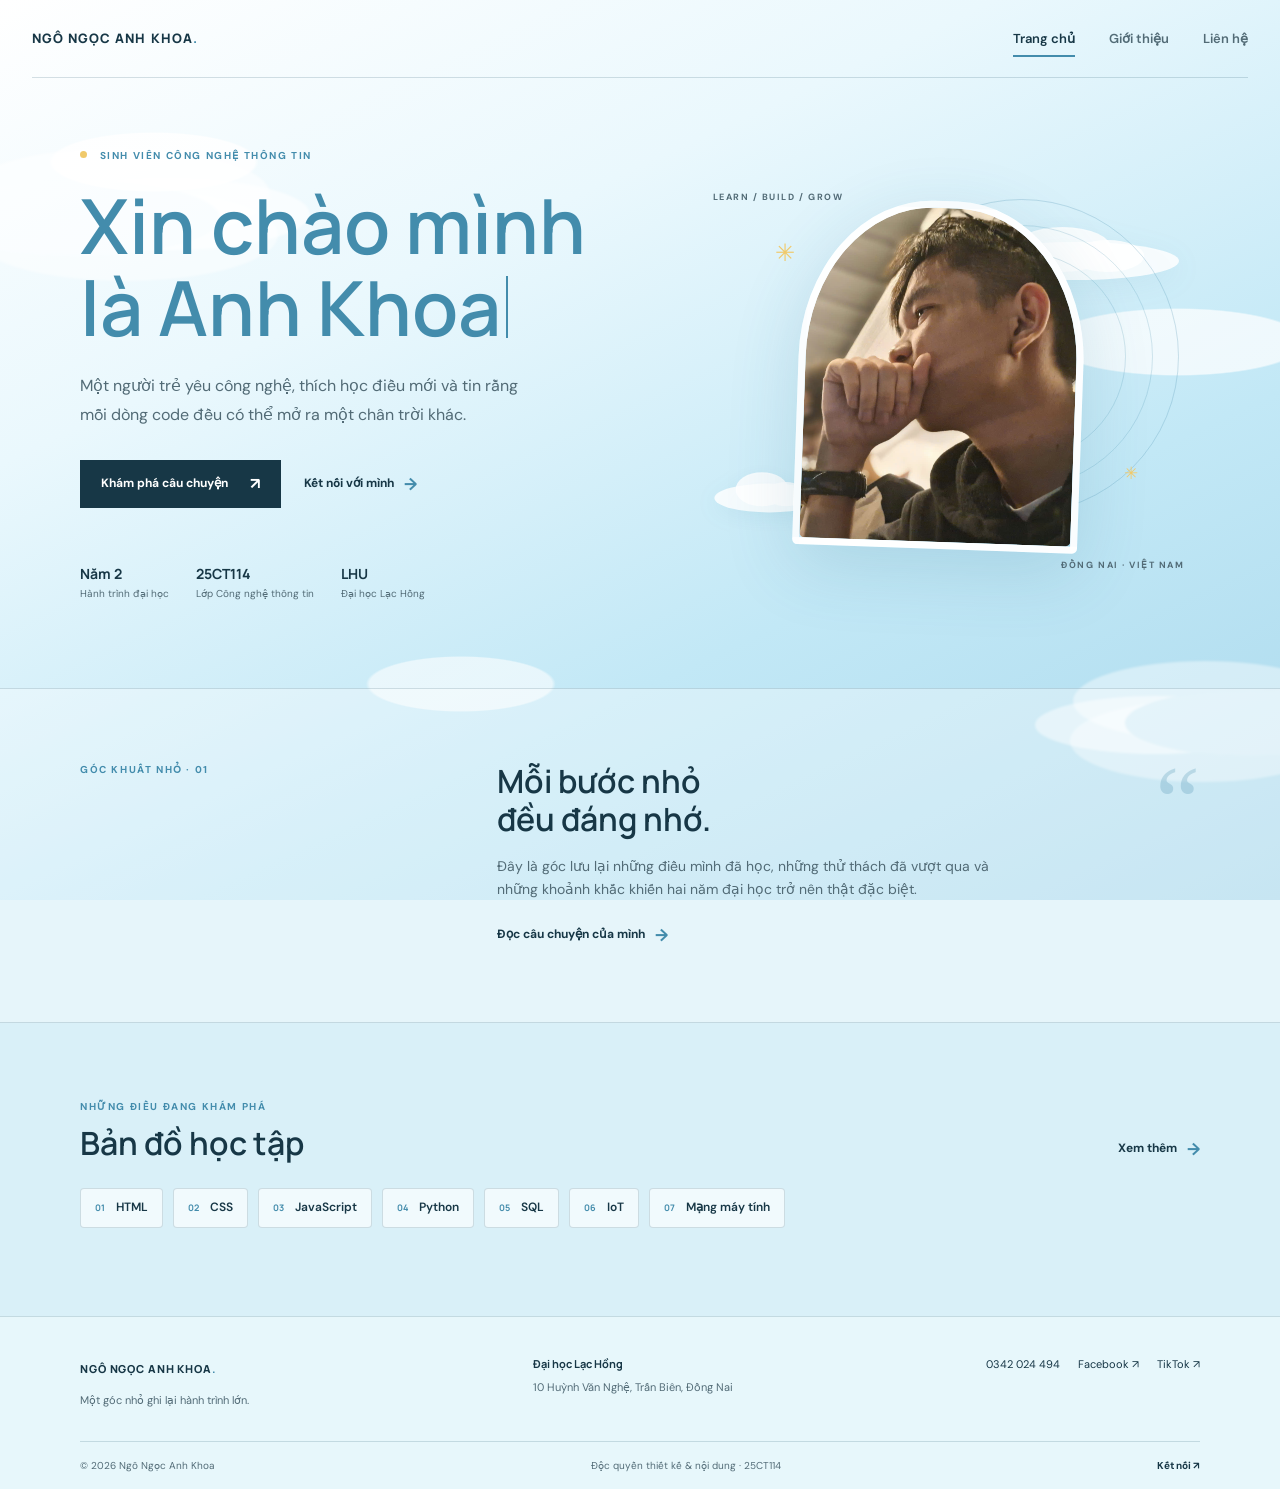
==== commit 2204d78a: "update" ====
--- a/trangchuchinh.html
+++ b/trangchuchinh.html
@@ -215,6 +215,21 @@
             color: var(--blue);
         }
 
+        .rotating-title {
+            display: inline;
+        }
+
+        .rotating-title::after {
+            display: inline-block;
+            width: 2px;
+            height: .82em;
+            margin-left: 5px;
+            background: var(--blue);
+            content: '';
+            vertical-align: -.03em;
+            animation: caret-blink .8s steps(2, start) infinite;
+        }
+
         .hero-intro,
         .page-hero-lead {
             max-width: 455px;
@@ -1081,6 +1096,12 @@
             50% {
                 opacity: 1;
                 transform: scale(1.1) rotate(14deg);
+            }
+        }
+
+        @keyframes caret-blink {
+            to {
+                visibility: hidden;
             }
         }
 
@@ -1492,7 +1513,7 @@
         <section class="home-hero page-width" id="home">
             <div class="hero-copy reveal">
                 <p class="eyebrow"><span class="eyebrow-mark"></span> SINH VIÊN CÔNG NGHỆ THÔNG TIN</p>
-                <h1>Xin chào,<br>mình là <span class="name-highlight">Anh Khoa.</span></h1>
+                <h1><span class="name-highlight rotating-title" id="rotating-title" aria-live="polite">Xin chào mình là Anh Khoa</span></h1>
                 <p class="hero-intro">Một người trẻ yêu công nghệ, thích học điều mới và tin rằng mỗi dòng code đều có
                     thể mở ra một chân trời khác.</p>
                 <div class="hero-actions">
@@ -1752,6 +1773,41 @@
             element.textContent = new Date().getFullYear();
         });
 
+        const rotatingTitle = document.querySelector('#rotating-title');
+        const titleMessages = [
+            { text: 'Xin chào mình là Anh Khoa', duration: 5000 },
+            { text: 'Sinh Viên Năm 2', duration: 3000 },
+            { text: 'Ngành Công Nghệ Thông Tin', duration: 3000 },
+            { text: 'LAC HONG UNIVERSITY', duration: 4000 }
+        ];
+
+        if (rotatingTitle && !window.matchMedia('(prefers-reduced-motion: reduce)').matches) {
+            let messageIndex = 0;
+            let characterIndex = titleMessages[0].text.length;
+            let deleting = false;
+
+            const animateTitle = () => {
+                const message = titleMessages[messageIndex];
+
+                if (!deleting && characterIndex === message.text.length) {
+                    deleting = true;
+                    window.setTimeout(animateTitle, message.duration);
+                    return;
+                }
+
+                if (deleting && characterIndex === 0) {
+                    messageIndex = (messageIndex + 1) % titleMessages.length;
+                    deleting = false;
+                }
+
+                characterIndex += deleting ? -1 : 1;
+                rotatingTitle.textContent = titleMessages[messageIndex].text.slice(0, characterIndex);
+                window.setTimeout(animateTitle, deleting ? 45 : 80);
+            };
+
+            window.setTimeout(animateTitle, titleMessages[0].duration);
+        }
+
         const revealItems = document.querySelectorAll('.reveal');
         if ('IntersectionObserver' in window) {
             const revealObserver = new IntersectionObserver((entries, observer) => {
